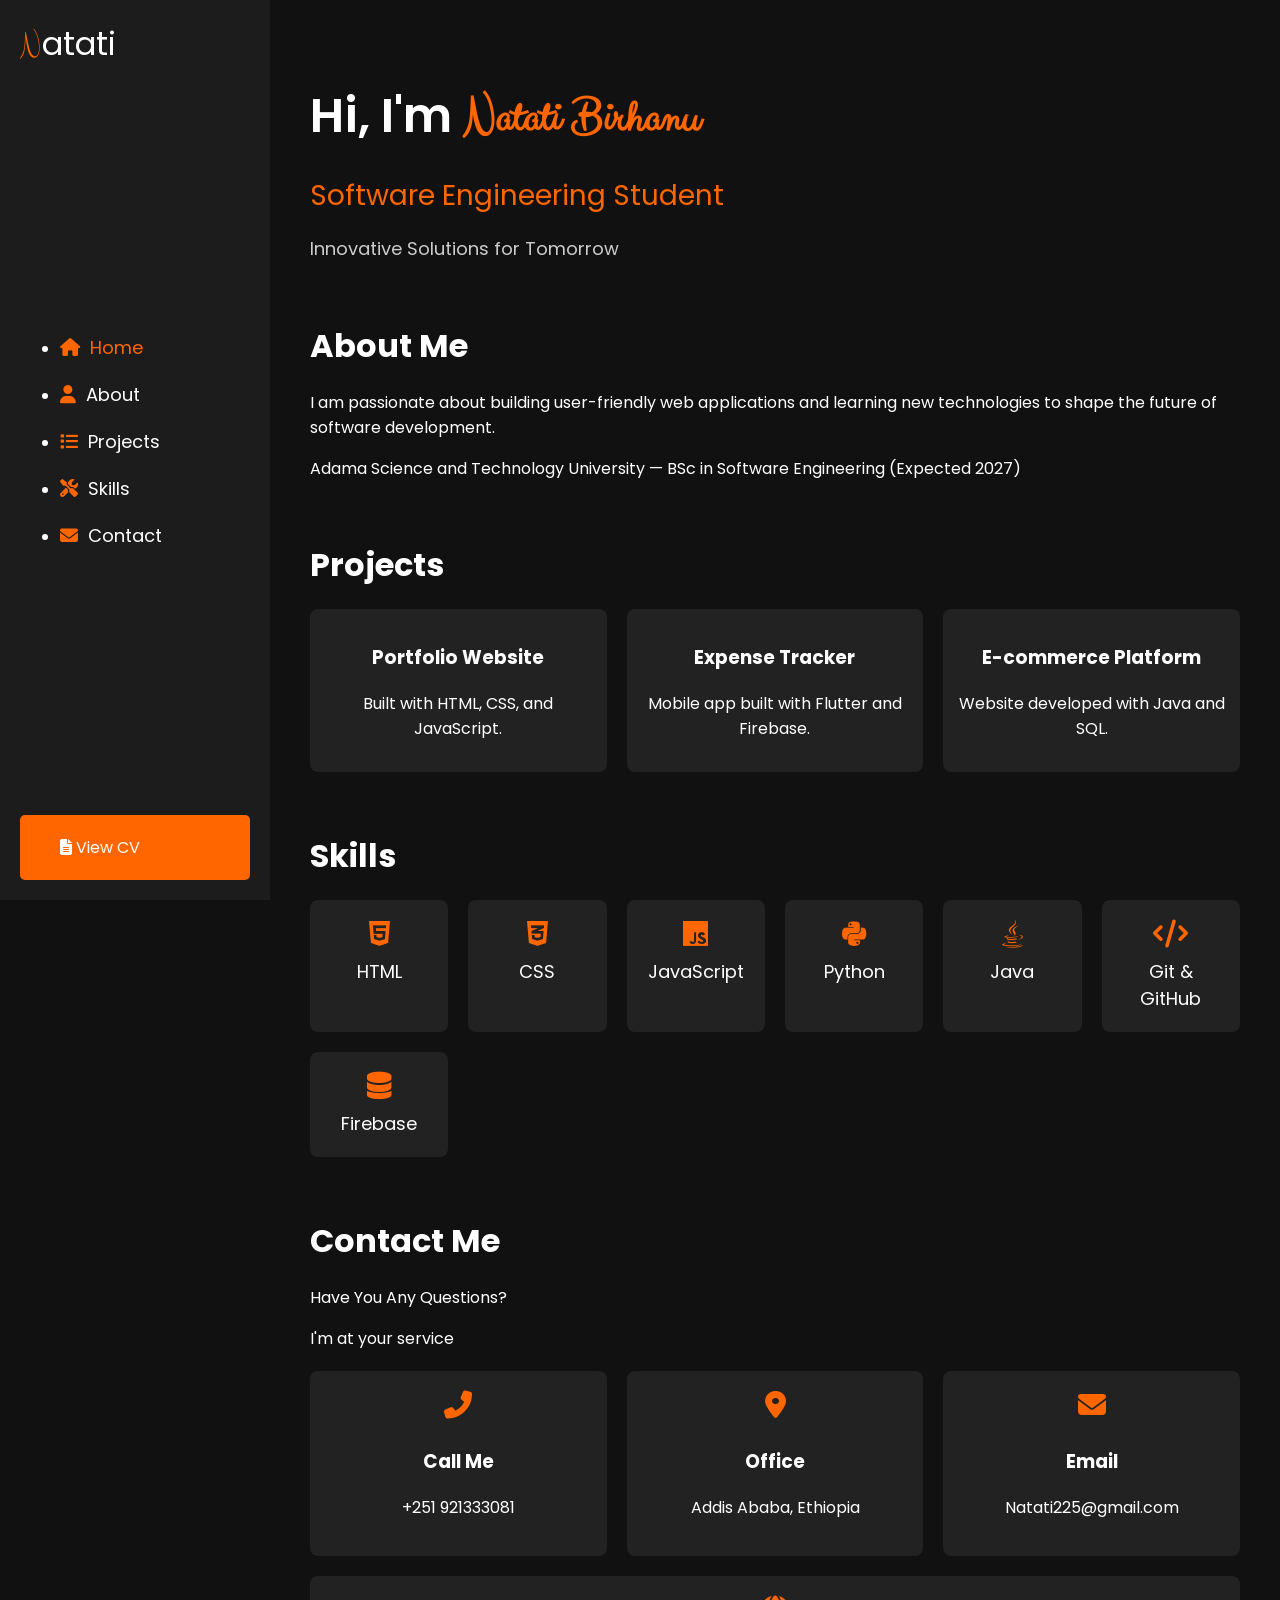
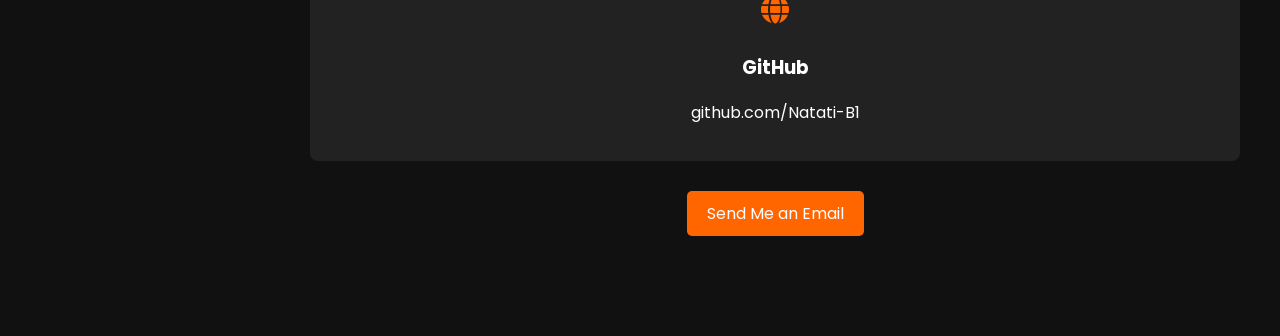
==== index.html @ d34d4c78 "Personal Portfolio" ====
<!DOCTYPE html>
<html lang="en">
<head>
  <meta charset="UTF-8">
  <meta name="viewport" content="width=device-width, initial-scale=1">
  <title> Portfolio</title>

  <!-- Font Awesome for icons -->
  <link rel="stylesheet" href="https://cdnjs.cloudflare.com/ajax/libs/font-awesome/6.7.2/css/all.min.css">
  
  <!-- Google Fonts -->
  <link href="https://fonts.googleapis.com/css2?family=Poppins:wght@300;400;600&family=Clicker+Script&display=swap" rel="stylesheet">

  <!-- Custom CSS -->
  <link rel="stylesheet" href="assets/css/style.css">
</head>
<body>

  <!-- Sidebar -->
  <div class="side">
    <div class="logo">
      <a href="#"><span>N</span>atati</a>
    </div>
    <ul class="nav">
      <li><a href="#home" class="active"><i class="fas fa-home"></i> Home</a></li>
      <li><a href="#about"><i class="fas fa-user"></i> About</a></li>
      <li><a href="#projects"><i class="fas fa-list"></i> Projects</a></li>
      <li><a href="#skills"><i class="fas fa-tools"></i> Skills</a></li>
      <li><a href="#contact"><i class="fas fa-envelope"></i> Contact</a></li>
    </ul>
    <div class="btn">
        <a href="assets/My CV/index.html" target="_blank" class="btn download-btn">
            <i class="fas fa-file-alt"></i> View CV
          </a>
          
        </div>
    <!-- Toggle button -->
   
  </div>

  <!-- Main content -->
  <div class="main-content">
    
    <!-- Home Section -->
    <section class="section home" id="home">
      <h1>Hi, I'm <span>Natati Birhanu</span></h1>
      <h2>Software Engineering Student</h2>
      <p>Innovative Solutions for Tomorrow</p>
    </section>
    
    

    <!-- About Section -->
    <section class="section about" id="about">
      <h2>About Me</h2>
      <p>I am passionate about building user-friendly web applications and learning new technologies to shape the future of software development.</p>
      <p>Adama Science and Technology University — BSc in Software Engineering (Expected 2027)</p>
    </section>

    <!-- Projects Section -->
    <section class="section projects" id="projects">
      <h2>Projects</h2>
      <div class="project-grid">
        <div class="project-item">
          <h3>Portfolio Website</h3>
          <p>Built with HTML, CSS, and JavaScript.</p>
        </div>
        <div class="project-item">
          <h3>Expense Tracker</h3>
          <p>Mobile app built with Flutter and Firebase.</p>
        </div>
        <div class="project-item">
          <h3>E-commerce Platform</h3>
          <p>Website developed with Java and SQL.</p>
        </div>
      </div>
    </section>

    <!-- Skills Section -->
    <section class="section skills" id="skills">
      <h2>Skills</h2>
      <div class="skills-grid">
        <div><i class="fab fa-html5"></i> HTML</div>
        <div><i class="fab fa-css3-alt"></i> CSS</div>
        <div><i class="fab fa-js"></i> JavaScript</div>
        <div><i class="fab fa-python"></i> Python</div>
        <div><i class="fab fa-java"></i> Java</div>
        <div><i class="fas fa-code"></i> Git & GitHub</div>
        <div><i class="fas fa-database"></i> Firebase</div>
       
      </div>
    </section>

    <!-- Contact Section -->
    <section class="section contact" id="contact">
      <h2 class="section-title">Contact Me</h2>
      <p class="subtitle">Have You Any Questions?</p>
      <p class="small-text">I'm at your service</p>

      <div class="contact-info">
        <div class="info-box">
          <i class="fas fa-phone-alt"></i>
          <h3>Call Me</h3>
          <p>+251 921333081</p>
        </div>
        <div class="info-box">
          <i class="fas fa-map-marker-alt"></i>
          <h3>Office</h3>
          <p>Addis Ababa, Ethiopia</p>
        </div>
        <div class="info-box">
          <i class="fas fa-envelope"></i>
          <h3>Email</h3>
          <p><a href="mailto:Natati225@gmail.com">Natati225@gmail.com</a></p>
        </div>
        <div class="info-box">
          <i class="fas fa-globe"></i>
          <h3>GitHub</h3>
          <p><a href="https://github.com/Natati-B1" target="_blank">github.com/Natati-B1</a></p>
        </div>
      </div>

      <div class="send-email">
        <a href="mailto:Natati225@gmail.com" class="btn">Send Me an Email</a>
      </div>
    </section>

  

  </div>


  <script src="assets/js/script.js"></script>
</body>
</html>
---- assets/css/style.css ----
:root {
  --bg-dark: #111;
  --text-white: #fff;
  --accent-orange: #ff6600;
}

body {
  margin: 0;
  padding: 0;
  font-family: 'Poppins', sans-serif;
  background: var(--bg-dark);
  color: var(--text-white);
}

a {
  text-decoration: none;
  color: inherit;
}

.side {
  width: 270px;
  height: 100vh;
  background: #1c1c1c;
  position: fixed;
  padding: 20px;
  box-sizing: border-box;
  display: flex;
  flex-direction: column;
  justify-content: space-between;
  transition: transform 0.3s ease;
}

.side.hidden {
  transform: translateX(-100%);
}

.side .logo a {
  font-size: 32px;
  color: var(--text-white);
}

.side .logo a span {
  font-family: 'Clicker Script', cursive;
  color: var(--accent-orange);
}

.nav li {
  margin: 20px 0;
}

.nav li a {
  display: flex;
  align-items: center;
  color: var(--text-white);
  font-size: 18px;
  transition: color 0.3s;
}

.nav li a:hover, .nav li a.active {
  color: var(--accent-orange);
}

.nav li i {
  margin-right: 10px;
  color: var(--accent-orange);
}

.toggle-btn {
  cursor: pointer;
  color: var(--accent-orange);
  font-size: 24px;
  text-align: center;
}

.main-content {
  margin-left: 270px;
  padding: 40px;
  transition: margin-left 0.3s ease;
}

.main-content.full-width {
  margin-left: 0;
}

.section {
  margin-bottom: 60px;
}

.section h2 {
  font-size: 32px;
  margin-bottom: 20px;
}

.project-grid {
  display: grid;
  grid-template-columns: repeat(auto-fit, minmax(280px, 1fr));
  gap: 20px;
}

.project-item {
  background: #222;
  padding: 15px;
  border-radius: 8px;
  text-align: center;
}

.project-item img {
  width: 100%;
  height: 200px;
  object-fit: cover;
  border-radius: 8px;
  margin-bottom: 10px;
}

.skills-grid {
  display: grid;
  grid-template-columns: repeat(auto-fit, minmax(120px, 1fr));
  gap: 20px;
  margin-top: 20px;
}

.skills-grid div {
  background: #222;
  padding: 20px;
  border-radius: 8px;
  text-align: center;
  font-size: 18px;
}

.skills-grid i {
  font-size: 28px;
  margin-bottom: 10px;
  display: block;
  color: var(--accent-orange);
}

.contact-info {
  display: flex;
  flex-wrap: wrap;
  gap: 20px;
  margin-top: 20px;
}

.info-box {
  background: #222;
  padding: 20px;
  border-radius: 8px;
  flex: 1 1 200px;
  text-align: center;
}

.info-box i {
  font-size: 28px;
  margin-bottom: 10px;
  color: var(--accent-orange);
}

.send-email {
  margin-top: 30px;
  text-align: center;
}

.btn {
  background: var(--accent-orange);
  padding: 10px 20px;
  color: var(--text-white);
  border-radius: 5px;
  display: inline-block;
  transition: background 0.3s;
}

.btn:hover {
  background: #e65c00;
}

.skills-grid div.hovered {
  transform: scale(1.05);
  box-shadow: 0 0 15px rgba(255, 102, 0, 0.4);
  transition: transform 0.3s ease, box-shadow 0.3s ease;
}

.home h1 {
  font-size: 48px;
  font-weight: 600;
  margin-bottom: 10px;
  color: var(--text-white);
}


.home h1 span {
  font-family: 'Clicker Script', cursive;
  color: var(--accent-orange);
}

.home h2 {
  font-size: 28px;
  color: var(--accent-orange);
  font-weight: 400;
  margin-bottom: 10px;
}

.home p {
  font-size: 18px;
  color: #ccc;
}

.skills-grid div {
  transition: transform 0.3s ease, box-shadow 0.3s ease;
}
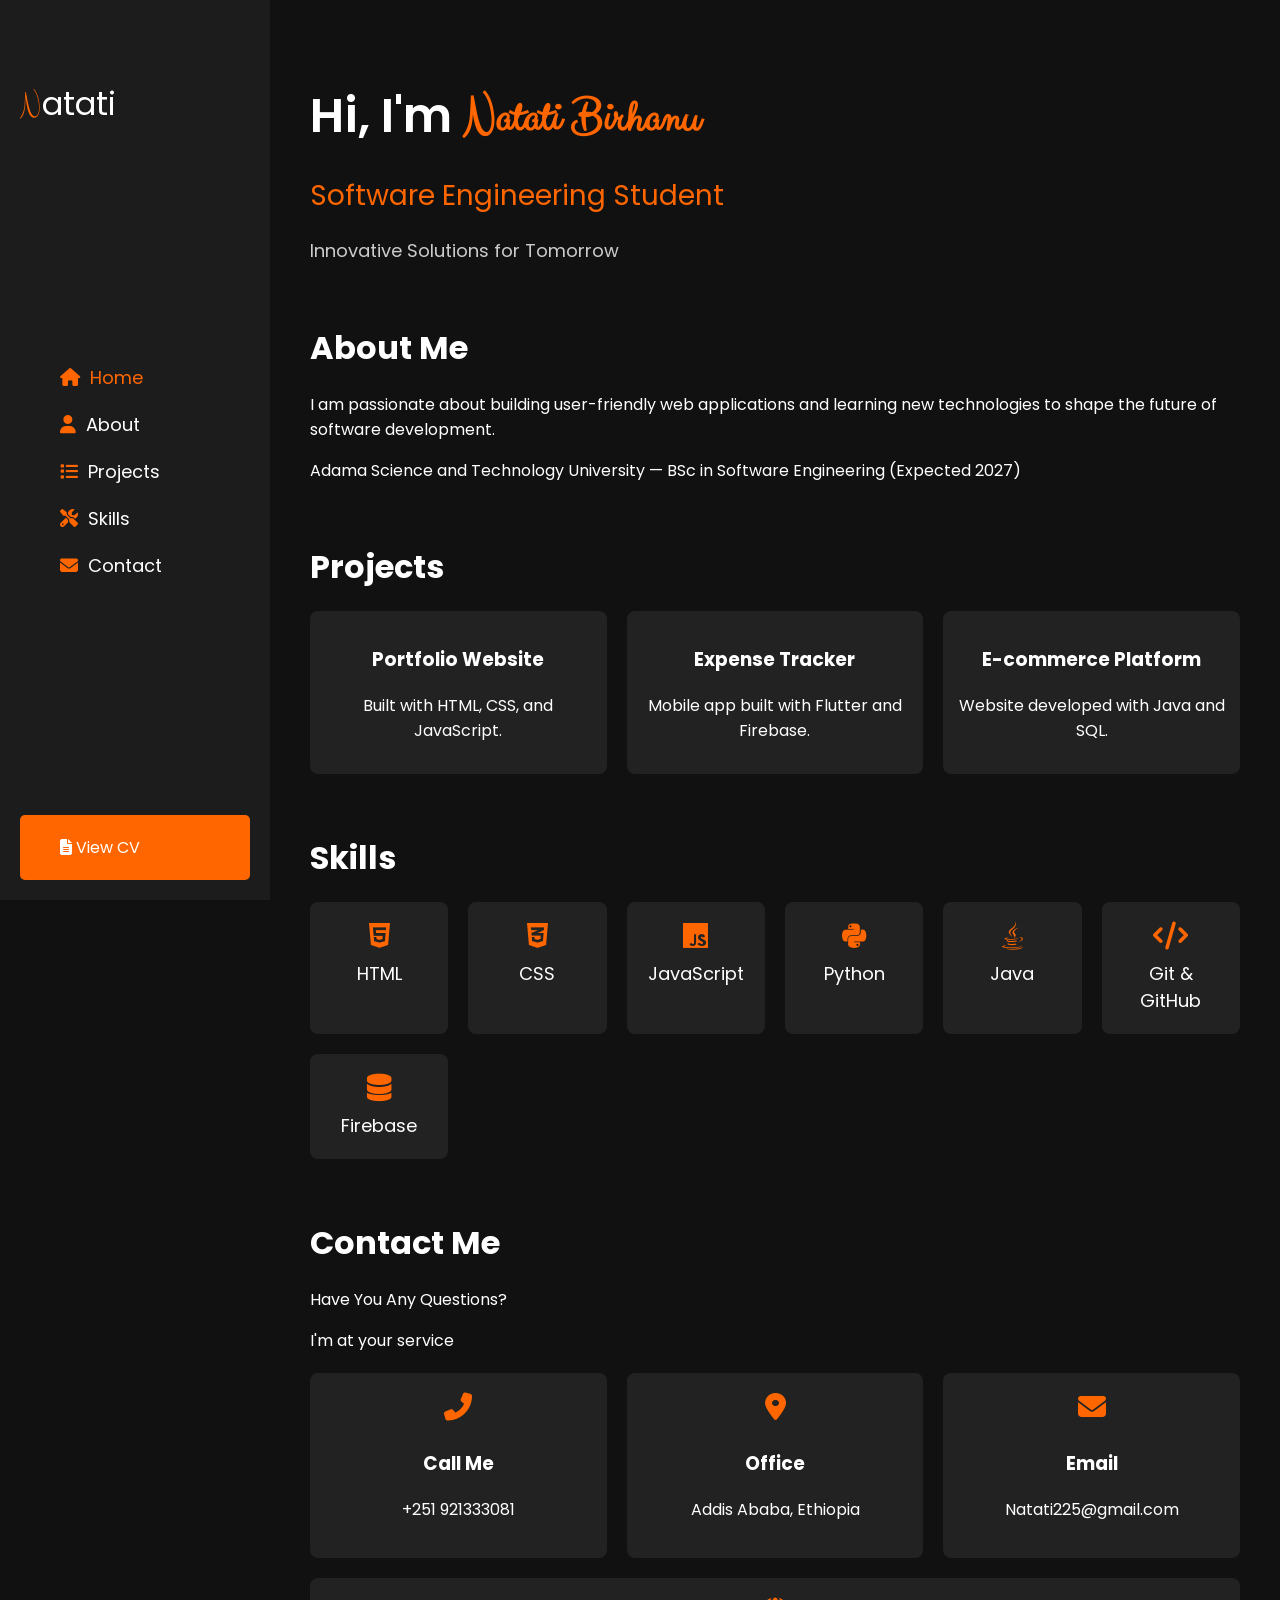
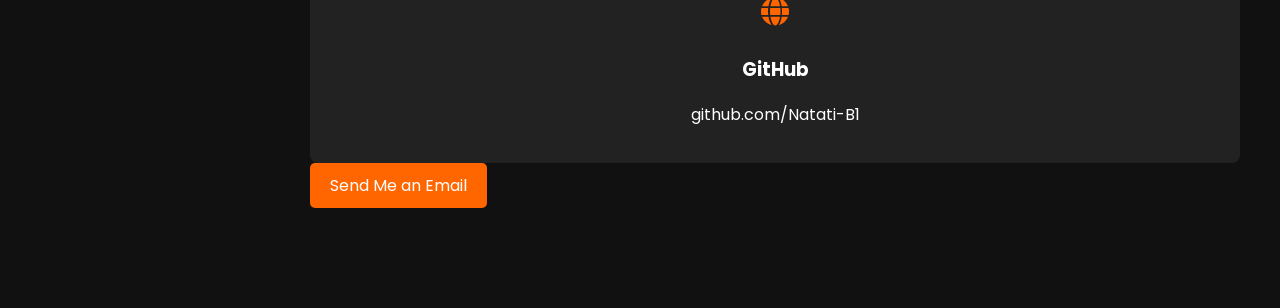
==== commit bca67de1: "personal portfolio" ====
--- a/index.html
+++ b/index.html
@@ -18,6 +18,9 @@
 
   <!-- Sidebar -->
   <div class="side">
+    
+    
+    
     <div class="logo">
       <a href="#"><span>N</span>atati</a>
     </div>
@@ -36,6 +39,10 @@
         </div>
     <!-- Toggle button -->
    
+  </div>
+
+  <div class="toggle-btn" id="toggleBtn">
+    <i class="fas fa-bars"></i>
   </div>
 
   <!-- Main content -->
--- a/assets/css/style.css
+++ b/assets/css/style.css
@@ -46,6 +46,7 @@
 
 .nav li {
   margin: 20px 0;
+  list-style: none;
 }
 
 .nav li a {
@@ -65,11 +66,8 @@
   color: var(--accent-orange);
 }
 
-.toggle-btn {
-  cursor: pointer;
-  color: var(--accent-orange);
-  font-size: 24px;
-  text-align: center;
+.side .logo {
+  margin-top: 60px;
 }
 
 .main-content {
@@ -102,14 +100,6 @@
   padding: 15px;
   border-radius: 8px;
   text-align: center;
-}
-
-.project-item img {
-  width: 100%;
-  height: 200px;
-  object-fit: cover;
-  border-radius: 8px;
-  margin-bottom: 10px;
 }
 
 .skills-grid {
@@ -125,6 +115,7 @@
   border-radius: 8px;
   text-align: center;
   font-size: 18px;
+  transition: transform 0.3s ease, box-shadow 0.3s ease;
 }
 
 .skills-grid i {
@@ -155,11 +146,6 @@
   color: var(--accent-orange);
 }
 
-.send-email {
-  margin-top: 30px;
-  text-align: center;
-}
-
 .btn {
   background: var(--accent-orange);
   padding: 10px 20px;
@@ -171,21 +157,13 @@
 
 .btn:hover {
   background: #e65c00;
-}
-
-.skills-grid div.hovered {
-  transform: scale(1.05);
-  box-shadow: 0 0 15px rgba(255, 102, 0, 0.4);
-  transition: transform 0.3s ease, box-shadow 0.3s ease;
 }
 
 .home h1 {
   font-size: 48px;
   font-weight: 600;
   margin-bottom: 10px;
-  color: var(--text-white);
-}
-
+}
 
 .home h1 span {
   font-family: 'Clicker Script', cursive;
@@ -196,7 +174,6 @@
   font-size: 28px;
   color: var(--accent-orange);
   font-weight: 400;
-  margin-bottom: 10px;
 }
 
 .home p {
@@ -204,6 +181,68 @@
   color: #ccc;
 }
 
-.skills-grid div {
-  transition: transform 0.3s ease, box-shadow 0.3s ease;
-}
+/* Always style the toggle */
+.toggle-btn {
+  position: fixed;
+  top: 20px;
+  left: 20px;
+  z-index: 2000;
+  font-size: 28px;
+  color: var(--accent-orange);
+  cursor: pointer;
+  display: none; /* Hide by default */
+}
+
+/* Show toggle on mobile devices (phones) */
+@media (max-width: 768px) {
+  .toggle-btn {
+    display: block;
+  }
+
+  .side {
+    transform: translateX(-100%);
+    position: fixed;
+    top: 0;
+    left: 0;
+    z-index: 1000;
+  }
+
+  .side.visible {
+    transform: translateX(0);
+  }
+
+  .main-content {
+    margin-left: 0 !important;
+  }
+}
+
+@media (max-width: 480px) {
+  .side {
+    width: 100%;
+    height: auto;
+    flex-direction: row;
+    padding: 10px;
+    justify-content: space-between;
+  }
+
+  .main-content {
+    margin-top: 120px;
+    padding: 15px;
+  }
+
+  .nav {
+    flex-direction: row;
+    flex-wrap: wrap;
+    gap: 10px;
+    justify-content: center;
+  }
+
+  .skills-grid {
+    grid-template-columns: repeat(2, 1fr);
+    gap: 10px;
+  }
+
+  .project-grid {
+    grid-template-columns: 1fr;
+  }
+}
